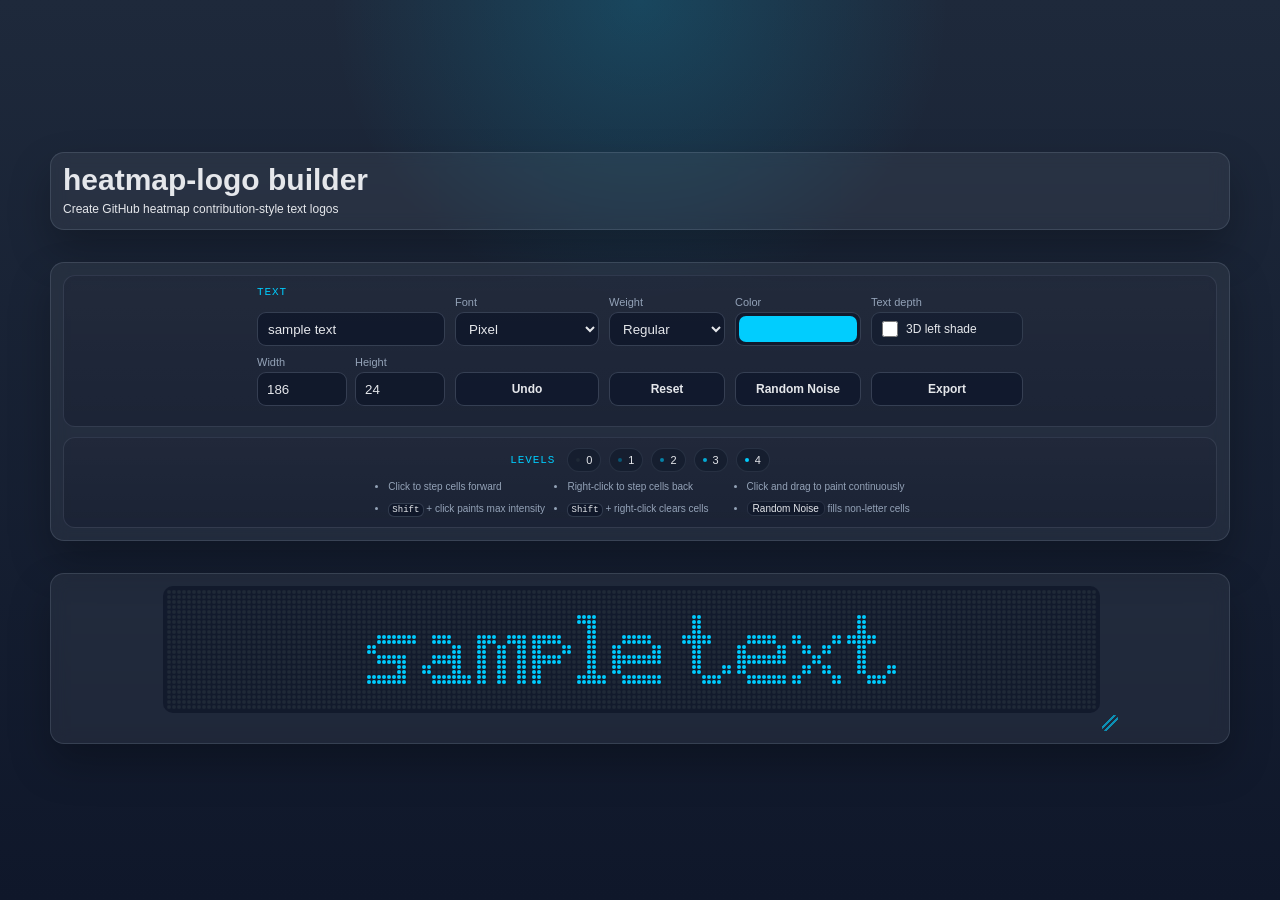
==== index.html @ e9438a90 "Refine heatmap builder UI and enable Pages" ====
<!doctype html>
<html lang="en">
  <head>
    <meta charset="utf-8" />
    <meta name="viewport" content="width=device-width, initial-scale=1" />
    <meta name="format-detection" content="telephone=no,email=no,address=no,date=no" />
    <title>heatmap-logo builder</title>
    <link rel="stylesheet" href="./styles.css" />
  </head>
  <body>
    <main class="app">
      <section class="panel intro-panel">
        <h1>heatmap-logo builder</h1>
        <p class="intro-copy">Create GitHub heatmap contribution-style text logos</p>
      </section>

      <section class="panel control-panel" aria-label="Editor controls">
        <section id="textForm" class="text-generator" aria-label="Text to heatmap generator">
          <div class="control-layout">
            <div class="control-card control-card-main">
              <div class="control-matrix" aria-label="Style and canvas controls">
                <label class="control-stack control-stack-text field-block" for="textInput">
                  <span class="section-label">Text</span>
                  <input
                    id="textInput"
                    class="text-input"
                    name="text"
                    type="text"
                    inputmode="text"
                    autocomplete="off"
                    spellcheck="false"
                    maxlength="32"
                    value="sample text"
                    placeholder="sample text"
                  />
                </label>
                <label class="case-select-wrap field-block" for="fontModeSelect">
                  <span class="case-select-label">Font</span>
                  <select id="fontModeSelect" class="case-select" name="fontMode">
                    <option value="pixel" selected>Pixel</option>
                    <option value="arial">Arial</option>
                    <option value="arial-black">Arial Black</option>
                    <option value="helvetica">Helvetica</option>
                    <option value="verdana">Verdana</option>
                    <option value="tahoma">Tahoma</option>
                    <option value="trebuchet">Trebuchet MS</option>
                    <option value="gill-sans">Gill Sans</option>
                    <option value="lucida-sans">Lucida Sans</option>
                    <option value="franklin-gothic">Franklin Gothic</option>
                    <option value="avenir-next">Avenir Next</option>
                    <option value="optima">Optima</option>
                    <option value="georgia">Georgia</option>
                    <option value="times">Times New Roman</option>
                    <option value="palatino">Palatino</option>
                    <option value="didot">Didot</option>
                    <option value="rockwell">Rockwell</option>
                    <option value="courier">Courier New</option>
                    <option value="impact">Impact</option>
                    <option value="racing-sans">Racing Sans One</option>
                    <option value="wide-latin">Wide Latin</option>
                    <option value="oswald">Oswald</option>
                    <option value="futura-condensed">Futura Condensed</option>
                    <option value="bank-gothic">Bank Gothic</option>
                    <option value="eurostile">Eurostile</option>
                    <option value="phosphate">Phosphate</option>
                    <option value="copperplate">Copperplate</option>
                    <option value="stencil">Stencil</option>
                    <option value="brush-script">Brush Script</option>
                    <option value="system-ui">System UI</option>
                  </select>
                </label>
                <label class="case-select-wrap field-block" for="weightModeSelect">
                  <span class="case-select-label">Weight</span>
                  <select id="weightModeSelect" class="case-select" name="weightMode">
                    <option value="regular" selected>Regular</option>
                    <option value="bold">Bold</option>
                  </select>
                </label>
                <label class="case-select-wrap field-block" for="accentColorInput">
                  <span class="case-select-label">Color</span>
                  <input id="accentColorInput" class="color-input" name="accentColor" type="color" value="#01cdfe" />
                </label>
                <label class="toggle-field field-block" for="threeDModeInput">
                  <span class="case-select-label">Text depth</span>
                  <span class="depth-toggle">
                    <input id="threeDModeInput" class="depth-toggle-input" name="threeDMode" type="checkbox" />
                    <span class="depth-toggle-copy">
                      <span class="depth-toggle-title">3D left shade</span>
                    </span>
                  </span>
                </label>
                <div class="canvas-field field-block" aria-label="Canvas size">
                  <div class="canvas-field-row">
                    <label class="size-input-wrap" for="gridWidthInput">
                      <span class="case-select-label">Width</span>
                      <input id="gridWidthInput" class="size-input" type="number" min="20" max="400" step="1" value="186" />
                    </label>
                    <label class="size-input-wrap" for="gridHeightInput">
                      <span class="case-select-label">Height</span>
                      <input id="gridHeightInput" class="size-input" type="number" min="8" max="120" step="1" value="24" />
                    </label>
                  </div>
                </div>
                <button id="undoButton" class="action-button field-action" type="button">Undo</button>
                <button id="resetButton" class="action-button field-action" type="button">Reset</button>
                <button id="randomNoiseButton" class="action-button field-action" type="button">Random Noise</button>
                <button id="exportButton" class="action-button action-button-primary field-action" type="button">Export</button>
              </div>
              <div class="status-row">
                <p id="paintStats" class="paint-stats" aria-live="polite" hidden></p>
                <p id="statusMessage" class="status-message" role="status" aria-live="polite"></p>
              </div>
            </div>
          </div>
        </section>

        <div class="control-footer">
          <div class="control-card legend-card">
            <div class="legend" aria-label="Contribution level legend">
              <p class="section-label legend-label">Levels</p>
              <div id="legendSwatches" class="legend-swatches"></div>
            </div>
            <ul class="help-list" aria-label="Editing instructions">
              <li>Click to step cells forward</li>
              <li>Right-click to step cells back</li>
              <li>Click and drag to paint continuously</li>
              <li><kbd>Shift</kbd> + click paints max intensity</li>
              <li><kbd>Shift</kbd> + right-click clears cells</li>
              <li><code>Random Noise</code> fills non-letter cells</li>
            </ul>
          </div>
        </div>
      </section>

      <section class="panel editor-panel" aria-label="Contribution heatmap editor">
        <div class="heatmap-frame">
          <div id="heatmapArea" class="heatmap-area">
            <div
              id="grid"
              class="grid"
              role="grid"
              aria-label="High-resolution contribution heatmap drawing grid"
            ></div>
            <button
              id="resizeHandle"
              class="resize-handle"
              type="button"
              aria-label="Resize grid by dragging"
              title="Drag to resize grid"
            ></button>
          </div>
        </div>
        <p id="gridValidationMessage" class="grid-validation-message" role="status" aria-live="polite"></p>
      </section>
    </main>

    <script src="./app.js"></script>
  </body>
</html>
---- styles.css ----
:root {
  --space-0: 0px;
  --space-1: 4px;
  --space-2: 6px;
  --space-3: 8px;
  --space-4: 10px;
  --space-5: 11px;
  --space-6: 12px;
  --space-7: 14px;
  --space-8: 18px;
  --panel-pad: 12px;
  --card-pad: 10px;
  --control-height: 34px;
  --control-radius: 9px;
  --section-gap: 10px;
  --label-gap: 4px;
  --bg: #0f172a;
  --bg-2: #111827;
  --card: rgba(255, 255, 255, 0.06);
  --text: #e5e7eb;
  --muted: #94a3b8;
  --accent: #01cdfe;
  --cell: 4px;
  --gap: 1px;
  --grid-pad-top: 4px;
  --grid-pad-right: 4px;
  --grid-pad-bottom: 4px;
  --grid-pad-left: 4px;
  --grid-cols: 186;
  --grid-rows: 24;
  --radius: 14px;
  --shadow: 0 20px 40px rgba(0, 0, 0, 0.25);
}

html {
  -webkit-text-size-adjust: 100%;
  text-size-adjust: 100%;
}

* {
  box-sizing: border-box;
}

body {
  margin: 0;
  min-height: 100vh;
  padding: 10px 12px 14px;
  display: grid;
  align-content: center;
  color: var(--text);
  background:
    radial-gradient(circle at top, rgba(1, 205, 254, 0.18), transparent 28%),
    linear-gradient(180deg, #1e293b 0%, #0f172a 100%);
  font-family: "Space Grotesk", "Avenir Next", "Segoe UI", sans-serif;
}

button,
kbd {
  font: inherit;
}

.app {
  width: min(100%, 1180px);
  margin: 0 auto;
  display: grid;
  gap: 32px;
}

.panel {
  background: var(--card);
  border: 1px solid rgba(148, 163, 184, 0.2);
  border-radius: var(--radius);
  box-shadow: var(--shadow);
  backdrop-filter: blur(8px);
}

.intro-panel,
.control-panel {
  padding: var(--panel-pad);
}

.editor-panel {
  padding: var(--panel-pad);
  overflow-x: auto;
  display: grid;
  align-content: center;
  gap: var(--section-gap);
}

.section-label,
.paint-stats,
.status-message,
kbd {
  font-family: "JetBrains Mono", "SFMono-Regular", "SF Mono", Consolas, "Liberation Mono", Menlo, monospace;
}

.section-label {
  margin: 0;
  color: var(--accent);
  text-transform: uppercase;
  letter-spacing: 0.08em;
  font-size: 11px;
}

h1 {
  margin: 0;
  font-size: clamp(22px, 3vw, 30px);
  line-height: 0.98;
}

.intro-copy {
  margin: 8px 0 0;
  max-width: none;
  color: var(--text);
  line-height: 1.25;
  font-size: 12px;
}

.toolbar {
  display: flex;
  flex-wrap: wrap;
  gap: var(--space-3);
  margin-top: var(--space-3);
}

.action-button {
  border: 1px solid rgba(148, 163, 184, 0.28);
  background: rgba(15, 23, 42, 0.72);
  color: var(--text);
  border-radius: 10px;
  padding: 8px 12px;
  cursor: pointer;
  transition: border-color 0.15s ease, transform 0.15s ease, background 0.15s ease;
}

.action-button:hover:not(:disabled),
.action-button:focus-visible:not(:disabled) {
  outline: none;
  transform: translateY(-1px);
  border-color: rgba(1, 205, 254, 0.8);
  background: rgba(15, 23, 42, 0.92);
}

.action-button:disabled {
  opacity: 0.45;
  cursor: not-allowed;
}

.action-button-primary {
  background: rgba(15, 23, 42, 0.72);
  border-color: rgba(148, 163, 184, 0.28);
}

.text-generator {
  display: grid;
  gap: var(--section-gap);
}

.control-layout {
  display: block;
}

.control-card {
  min-width: 0;
  padding: var(--card-pad);
  border: 1px solid rgba(148, 163, 184, 0.16);
  border-radius: 12px;
  background:
    linear-gradient(180deg, rgba(255, 255, 255, 0.04), rgba(255, 255, 255, 0.02)),
    rgba(15, 23, 42, 0.56);
}

.control-card .section-label {
  margin-bottom: var(--space-4);
}

.control-card-main {
  display: grid;
  gap: 10px;
}

.control-matrix {
  display: grid;
  grid-template-columns: 188px 144px 116px 126px 152px;
  gap: 10px;
  align-items: end;
  justify-content: center;
  margin-inline: auto;
  max-width: 100%;
}

.control-stack {
  display: grid;
  gap: var(--label-gap);
}

.control-stack-text {
  margin-bottom: 0;
}

.field-block {
  display: grid;
  align-content: start;
  gap: var(--label-gap);
  min-width: 0;
}

.toggle-field {
  align-self: end;
}

.legend-card {
  display: grid;
  gap: 8px;
  justify-items: center;
  text-align: center;
}

.legend {
  display: flex;
  align-items: center;
  justify-content: center;
  gap: 12px;
  flex-wrap: wrap;
}

.control-card .legend-label {
  margin-bottom: 0;
  align-self: center;
}

.text-input {
  width: 100%;
  min-width: 0;
  min-height: var(--control-height);
  border: 1px solid rgba(148, 163, 184, 0.28);
  border-radius: var(--control-radius);
  background: rgba(15, 23, 42, 0.78);
  color: var(--text);
  padding: 8px 10px;
}

.text-input:focus-visible {
  outline: none;
  border-color: rgba(1, 205, 254, 0.8);
  box-shadow: 0 0 0 3px rgba(1, 205, 254, 0.18);
}

.case-select-wrap {
  display: grid;
  gap: var(--label-gap);
  color: var(--text);
  min-width: 0;
}

.case-select-label {
  font-size: 11px;
  color: var(--muted);
}

.case-select {
  width: 100%;
  min-width: 0;
  min-height: var(--control-height);
  border: 1px solid rgba(148, 163, 184, 0.28);
  border-radius: var(--control-radius);
  background: rgba(15, 23, 42, 0.78);
  color: var(--text);
  padding: 7px 28px 7px 9px;
}

.case-select:focus-visible {
  outline: none;
  border-color: rgba(1, 205, 254, 0.8);
  box-shadow: 0 0 0 3px rgba(1, 205, 254, 0.18);
}

.color-input-wrap {
  min-width: 0;
}

.color-input {
  width: 100%;
  height: var(--control-height);
  padding: 3px;
  border: 1px solid rgba(148, 163, 184, 0.28);
  border-radius: var(--control-radius);
  background: rgba(15, 23, 42, 0.78);
  cursor: pointer;
}

.color-input::-webkit-color-swatch-wrapper {
  padding: 0;
}

.color-input::-webkit-color-swatch {
  border: 0;
  border-radius: 7px;
}

.color-input::-moz-color-swatch {
  border: 0;
  border-radius: 7px;
}

.color-input:focus-visible {
  outline: none;
  border-color: rgba(1, 205, 254, 0.8);
  box-shadow: 0 0 0 3px rgba(1, 205, 254, 0.18);
}

.depth-toggle {
  display: grid;
  grid-template-columns: 16px minmax(0, 1fr);
  align-items: center;
  gap: 8px;
  min-height: var(--control-height);
  height: var(--control-height);
  width: 100%;
  min-width: 0;
  padding: 7px 10px;
  border: 1px solid rgba(148, 163, 184, 0.22);
  border-radius: var(--control-radius);
  background: rgba(15, 23, 42, 0.46);
}

.canvas-field {
  align-self: end;
  gap: 0;
}

.canvas-field-row {
  display: grid;
  grid-template-columns: repeat(2, minmax(0, 1fr));
  gap: 8px;
}

.field-action {
  min-width: 0;
  width: 100%;
}

.depth-toggle-input {
  width: 16px;
  height: 16px;
  margin: 0;
  accent-color: var(--accent);
}

.depth-toggle-copy {
  display: grid;
  gap: 2px;
}

.depth-toggle-title {
  font-size: 12px;
  color: var(--text);
}

.size-input-wrap {
  display: grid;
  gap: var(--label-gap);
}

.size-input {
  width: 100%;
  min-height: var(--control-height);
  border: 1px solid rgba(148, 163, 184, 0.28);
  border-radius: var(--control-radius);
  background: rgba(15, 23, 42, 0.78);
  color: var(--text);
  padding: 7px 9px;
}

.size-input:focus-visible {
  outline: none;
  border-color: rgba(1, 205, 254, 0.8);
  box-shadow: 0 0 0 3px rgba(1, 205, 254, 0.18);
}

.control-footer {
  margin-top: 10px;
}

.control-footer .control-card {
  width: 100%;
  margin-top: 0;
}

.action-button {
  display: inline-flex;
  align-items: center;
  justify-content: center;
  min-height: var(--control-height);
  padding: 8px 10px;
  border-radius: var(--control-radius);
  font-size: 12px;
  font-weight: 600;
  white-space: nowrap;
}

.status-row {
  display: grid;
  grid-template-columns: 1fr;
  gap: 8px;
  align-items: center;
}

.paint-stats,
.status-message {
  margin: 0;
  color: var(--muted);
  font-size: 11px;
}

.status-message {
  min-height: 1em;
  text-align: right;
}

.paint-stats[hidden] {
  display: none;
}

.status-message:empty {
  display: none;
}

.legend-swatches {
  display: flex;
  flex-wrap: wrap;
  gap: var(--space-3);
  justify-content: center;
}

.legend-swatch {
  display: inline-flex;
  align-items: center;
  gap: var(--space-2);
  min-height: 24px;
  padding: 4px 8px;
  border-radius: 999px;
  background: rgba(15, 23, 42, 0.52);
  border: 1px solid rgba(148, 163, 184, 0.14);
  color: var(--text);
  font-size: 11px;
}

.legend-chip {
  width: var(--cell);
  height: var(--cell);
  border-radius: 3px;
  flex: 0 0 auto;
}

kbd {
  display: inline-flex;
  align-items: center;
  justify-content: center;
  min-width: 1.8em;
  padding: 0 0.35em;
  border-radius: 6px;
  border: 1px solid rgba(148, 163, 184, 0.25);
  background: rgba(15, 23, 42, 0.88);
  color: var(--text);
  font-size: 0.9em;
}

.help-list {
  display: grid;
  grid-template-columns: repeat(3, minmax(0, 1fr));
  gap: 8px 16px;
  margin: 0;
  padding-left: 18px;
  color: var(--muted);
  font-size: 10px;
  line-height: 1.35;
  text-align: left;
}

.help-list li {
  min-width: 0;
}

.help-list code {
  font: inherit;
  color: var(--text);
  background: rgba(15, 23, 42, 0.72);
  border: 1px solid rgba(148, 163, 184, 0.18);
  border-radius: 6px;
  padding: 1px 5px;
}

.heatmap-frame {
  position: relative;
  width: max-content;
  max-width: 100%;
  margin: 0 auto;
  padding-right: 18px;
  padding-bottom: 18px;
}

.heatmap-area {
  display: block;
  min-width: max-content;
}

.grid-validation-message {
  min-height: 1.35em;
  margin: 0 auto;
  width: max-content;
  max-width: 100%;
  color: #fca5a5;
  font-size: 12px;
  line-height: 1.35;
  text-align: center;
}

.grid-validation-message:empty {
  display: none;
}

.grid {
  width: max-content;
  display: grid;
  grid-template-columns: repeat(var(--grid-cols), var(--cell));
  grid-template-rows: repeat(var(--grid-rows), var(--cell));
  gap: var(--gap);
  padding: var(--grid-pad-top) var(--grid-pad-right) var(--grid-pad-bottom) var(--grid-pad-left);
  border-radius: 10px;
  background: rgba(15, 23, 42, 0.8);
  user-select: none;
  -webkit-user-select: none;
}

.resize-handle {
  position: absolute;
  right: 0;
  bottom: 0;
  width: 16px;
  height: 16px;
  padding: 0;
  border: 0;
  border-radius: 4px;
  background:
    linear-gradient(135deg, transparent 0 35%, rgba(1, 205, 254, 0.7) 35% 45%, transparent 45% 55%, rgba(1, 205, 254, 0.7) 55% 65%, transparent 65%);
  cursor: nwse-resize;
  opacity: 0.9;
}

.resize-handle:hover,
.resize-handle:focus-visible {
  outline: none;
  opacity: 1;
  filter: drop-shadow(0 0 8px rgba(1, 205, 254, 0.55));
}

.cell {
  width: var(--cell);
  height: var(--cell);
  border: 0;
  padding: 0;
  border-radius: 2px;
  background: #1f2937;
  cursor: crosshair;
  appearance: none;
  transition: box-shadow 0.15s ease, filter 0.15s ease, transform 0.15s ease;
  position: relative;
  touch-action: none;
}

.cell::before {
  content: "";
  position: absolute;
  inset: calc(var(--gap) / -2);
}

.cell:hover,
.cell:focus-visible {
  outline: none;
  box-shadow: 0 0 0 1px rgba(255, 255, 255, 0.95), 0 0 10px rgba(1, 205, 254, 0.72);
  filter: brightness(1.08);
}

.cell.is-drawing {
  transform: scale(0.96);
}

@media (max-width: 1080px) {
  .control-matrix {
    grid-template-columns: repeat(3, minmax(0, 176px));
    justify-content: center;
    margin-inline: auto;
  }

  .help-list {
    grid-template-columns: repeat(2, minmax(0, 1fr));
  }
}

@media (max-width: 880px) {
  .control-matrix {
    grid-template-columns: repeat(2, minmax(0, 168px));
    gap: 8px;
  }

  .status-row {
    grid-template-columns: 1fr;
  }

  .status-message {
    text-align: left;
  }
}

@media (max-width: 720px) {
  body {
    padding-inline: 10px;
  }

  .intro-panel,
  .control-panel,
  .editor-panel {
    padding: 10px;
  }

  .text-input {
    min-width: 0;
  }

  .control-matrix {
    grid-template-columns: repeat(2, minmax(0, 156px));
    justify-content: center;
  }

  .canvas-field-row {
    grid-template-columns: repeat(2, minmax(0, 1fr));
  }

  .legend {
    flex-direction: column;
    gap: 8px;
  }
}

@media (max-width: 520px) {
  .control-matrix {
    grid-template-columns: minmax(0, 236px);
  }

  .help-list {
    grid-template-columns: 1fr;
  }
}
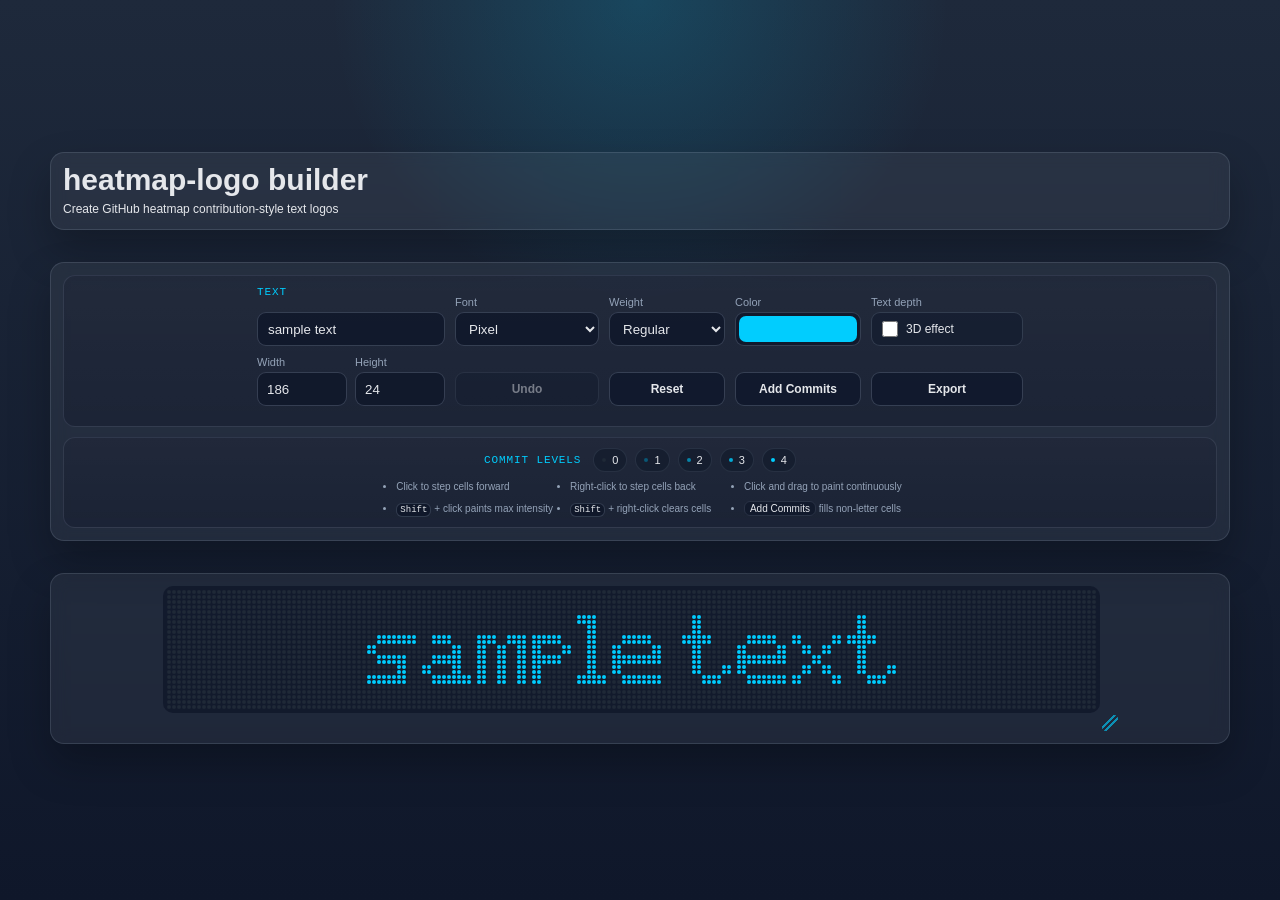
==== commit bbf7cde0: "Polish controls and reset behavior" ====
--- a/index.html
+++ b/index.html
@@ -85,7 +85,7 @@
                   <span class="depth-toggle">
                     <input id="threeDModeInput" class="depth-toggle-input" name="threeDMode" type="checkbox" />
                     <span class="depth-toggle-copy">
-                      <span class="depth-toggle-title">3D left shade</span>
+                      <span class="depth-toggle-title">3D effect</span>
                     </span>
                   </span>
                 </label>
@@ -101,9 +101,9 @@
                     </label>
                   </div>
                 </div>
-                <button id="undoButton" class="action-button field-action" type="button">Undo</button>
+                <button id="undoButton" class="action-button field-action" type="button" disabled>Undo</button>
                 <button id="resetButton" class="action-button field-action" type="button">Reset</button>
-                <button id="randomNoiseButton" class="action-button field-action" type="button">Random Noise</button>
+                <button id="randomNoiseButton" class="action-button field-action" type="button">Add Commits</button>
                 <button id="exportButton" class="action-button action-button-primary field-action" type="button">Export</button>
               </div>
               <div class="status-row">
@@ -117,7 +117,7 @@
         <div class="control-footer">
           <div class="control-card legend-card">
             <div class="legend" aria-label="Contribution level legend">
-              <p class="section-label legend-label">Levels</p>
+              <p class="section-label legend-label">Commit Levels</p>
               <div id="legendSwatches" class="legend-swatches"></div>
             </div>
             <ul class="help-list" aria-label="Editing instructions">
@@ -126,7 +126,7 @@
               <li>Click and drag to paint continuously</li>
               <li><kbd>Shift</kbd> + click paints max intensity</li>
               <li><kbd>Shift</kbd> + right-click clears cells</li>
-              <li><code>Random Noise</code> fills non-letter cells</li>
+              <li><code>Add Commits</code> fills non-letter cells</li>
             </ul>
           </div>
         </div>
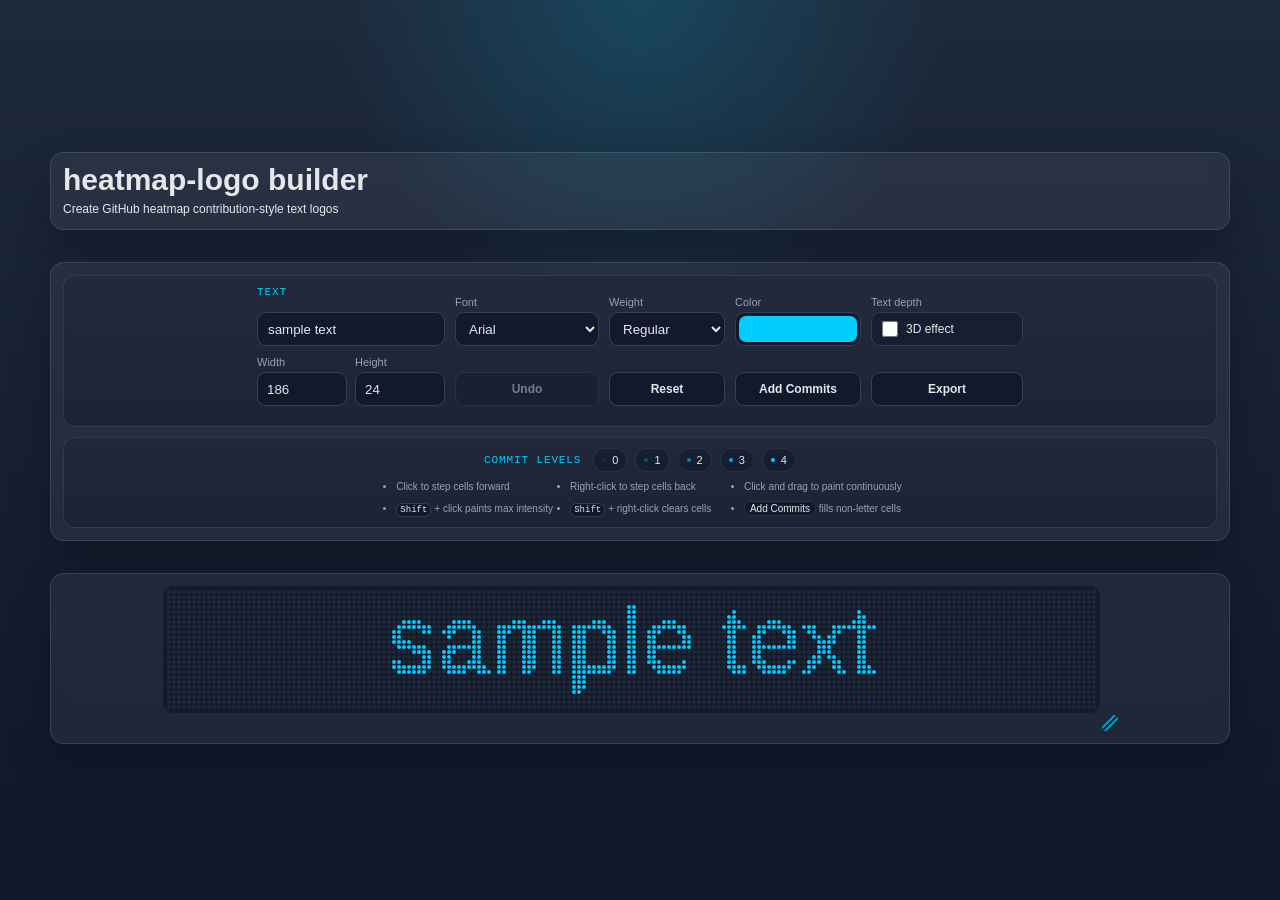
==== commit 2d876c5f: "Alphabetize font menu and update default" ====
--- a/index.html
+++ b/index.html
@@ -37,36 +37,36 @@
                 <label class="case-select-wrap field-block" for="fontModeSelect">
                   <span class="case-select-label">Font</span>
                   <select id="fontModeSelect" class="case-select" name="fontMode">
-                    <option value="pixel" selected>Pixel</option>
-                    <option value="arial">Arial</option>
+                    <option value="arial" selected>Arial</option>
                     <option value="arial-black">Arial Black</option>
+                    <option value="avenir-next">Avenir Next</option>
+                    <option value="bank-gothic">Bank Gothic</option>
+                    <option value="brush-script">Brush Script</option>
+                    <option value="copperplate">Copperplate</option>
+                    <option value="courier">Courier New</option>
+                    <option value="didot">Didot</option>
+                    <option value="eurostile">Eurostile</option>
+                    <option value="franklin-gothic">Franklin Gothic</option>
+                    <option value="futura-condensed">Futura Condensed</option>
+                    <option value="georgia">Georgia</option>
+                    <option value="gill-sans">Gill Sans</option>
                     <option value="helvetica">Helvetica</option>
+                    <option value="impact">Impact</option>
+                    <option value="lucida-sans">Lucida Sans</option>
+                    <option value="optima">Optima</option>
+                    <option value="oswald">Oswald</option>
+                    <option value="palatino">Palatino</option>
+                    <option value="phosphate">Phosphate</option>
+                    <option value="pixel">Pixel</option>
+                    <option value="racing-sans">Racing Sans One</option>
+                    <option value="rockwell">Rockwell</option>
+                    <option value="stencil">Stencil</option>
+                    <option value="system-ui">System UI</option>
+                    <option value="tahoma">Tahoma</option>
+                    <option value="times">Times New Roman</option>
+                    <option value="trebuchet">Trebuchet MS</option>
                     <option value="verdana">Verdana</option>
-                    <option value="tahoma">Tahoma</option>
-                    <option value="trebuchet">Trebuchet MS</option>
-                    <option value="gill-sans">Gill Sans</option>
-                    <option value="lucida-sans">Lucida Sans</option>
-                    <option value="franklin-gothic">Franklin Gothic</option>
-                    <option value="avenir-next">Avenir Next</option>
-                    <option value="optima">Optima</option>
-                    <option value="georgia">Georgia</option>
-                    <option value="times">Times New Roman</option>
-                    <option value="palatino">Palatino</option>
-                    <option value="didot">Didot</option>
-                    <option value="rockwell">Rockwell</option>
-                    <option value="courier">Courier New</option>
-                    <option value="impact">Impact</option>
-                    <option value="racing-sans">Racing Sans One</option>
                     <option value="wide-latin">Wide Latin</option>
-                    <option value="oswald">Oswald</option>
-                    <option value="futura-condensed">Futura Condensed</option>
-                    <option value="bank-gothic">Bank Gothic</option>
-                    <option value="eurostile">Eurostile</option>
-                    <option value="phosphate">Phosphate</option>
-                    <option value="copperplate">Copperplate</option>
-                    <option value="stencil">Stencil</option>
-                    <option value="brush-script">Brush Script</option>
-                    <option value="system-ui">System UI</option>
                   </select>
                 </label>
                 <label class="case-select-wrap field-block" for="weightModeSelect">
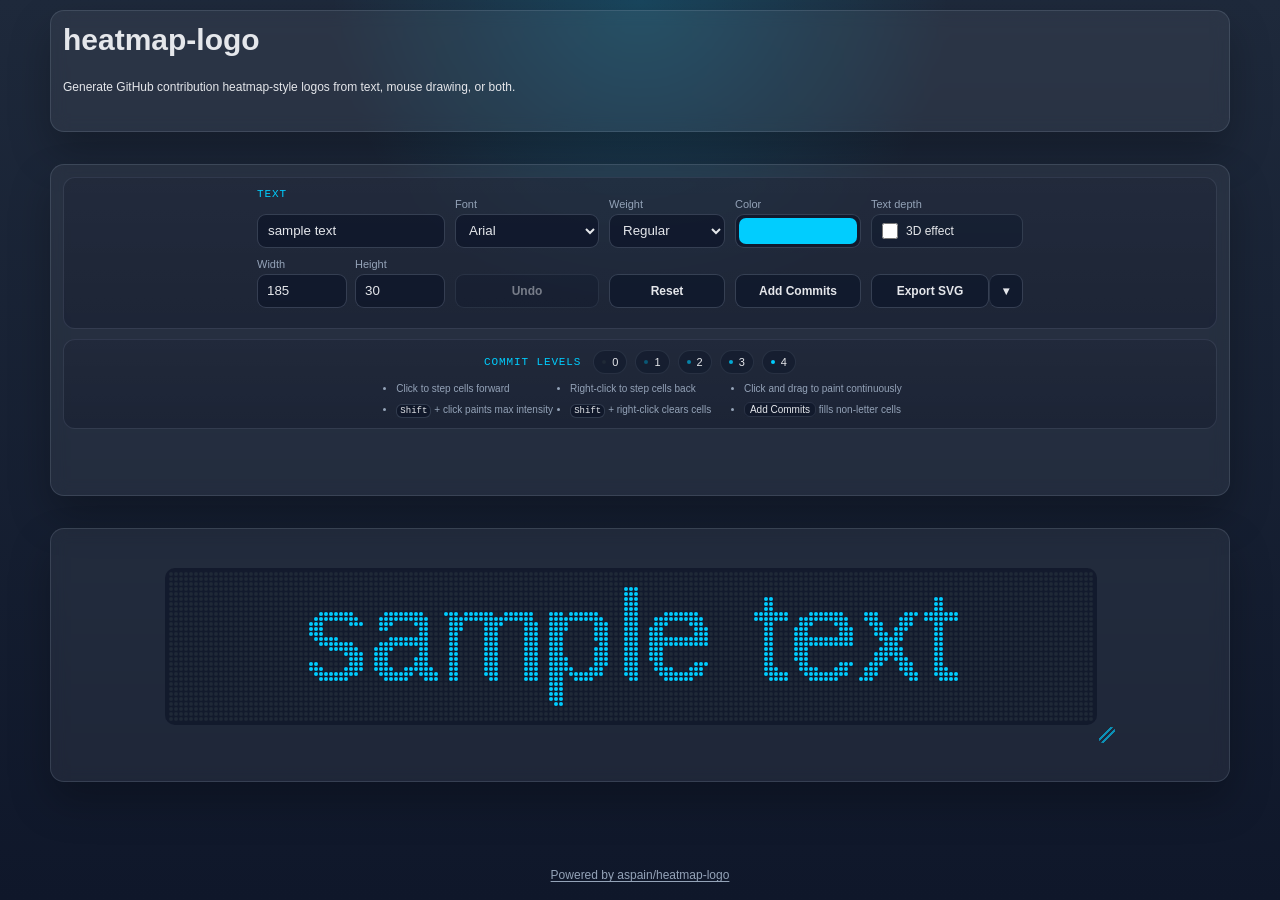
==== commit 4fb7bac1: "Refine heatmap logo builder exports and defaults" ====
--- a/index.html
+++ b/index.html
@@ -4,14 +4,14 @@
     <meta charset="utf-8" />
     <meta name="viewport" content="width=device-width, initial-scale=1" />
     <meta name="format-detection" content="telephone=no,email=no,address=no,date=no" />
-    <title>heatmap-logo builder</title>
+    <title>heatmap-logo</title>
     <link rel="stylesheet" href="./styles.css" />
   </head>
   <body>
     <main class="app">
       <section class="panel intro-panel">
-        <h1>heatmap-logo builder</h1>
-        <p class="intro-copy">Create GitHub heatmap contribution-style text logos</p>
+        <h1>heatmap-logo</h1>
+        <p class="intro-copy">Generate GitHub contribution heatmap-style logos from text, mouse drawing, or both.</p>
       </section>
 
       <section class="panel control-panel" aria-label="Editor controls">
@@ -93,18 +93,33 @@
                   <div class="canvas-field-row">
                     <label class="size-input-wrap" for="gridWidthInput">
                       <span class="case-select-label">Width</span>
-                      <input id="gridWidthInput" class="size-input" type="number" min="20" max="400" step="1" value="186" />
+                      <input id="gridWidthInput" class="size-input" type="number" min="20" max="400" step="1" value="185" />
                     </label>
                     <label class="size-input-wrap" for="gridHeightInput">
                       <span class="case-select-label">Height</span>
-                      <input id="gridHeightInput" class="size-input" type="number" min="8" max="120" step="1" value="24" />
+                      <input id="gridHeightInput" class="size-input" type="number" min="8" max="120" step="1" value="30" />
                     </label>
                   </div>
                 </div>
                 <button id="undoButton" class="action-button field-action" type="button" disabled>Undo</button>
                 <button id="resetButton" class="action-button field-action" type="button">Reset</button>
                 <button id="randomNoiseButton" class="action-button field-action" type="button">Add Commits</button>
-                <button id="exportButton" class="action-button action-button-primary field-action" type="button">Export</button>
+                <div id="exportSplit" class="export-split field-action">
+                  <button id="exportButton" class="action-button action-button-primary export-button-main" type="button">Export SVG</button>
+                  <button
+                    id="exportMenuButton"
+                    class="action-button action-button-primary export-button-toggle"
+                    type="button"
+                    aria-haspopup="menu"
+                    aria-expanded="false"
+                    aria-controls="exportMenu"
+                    aria-label="More export options"
+                  >&dtrif;</button>
+                  <div id="exportMenu" class="export-menu" role="menu" hidden>
+                    <button id="exportSvgButton" class="export-menu-item" type="button" role="menuitem">Export SVG</button>
+                    <button id="exportPngButton" class="export-menu-item" type="button" role="menuitem">Export PNG</button>
+                  </div>
+                </div>
               </div>
               <div class="status-row">
                 <p id="paintStats" class="paint-stats" aria-live="polite" hidden></p>
@@ -152,6 +167,15 @@
         </div>
         <p id="gridValidationMessage" class="grid-validation-message" role="status" aria-live="polite"></p>
       </section>
+
+      <footer class="app-footer">
+        <a
+          class="footer-link"
+          href="https://github.com/aspain/heatmap-logo"
+          target="_blank"
+          rel="noreferrer"
+        >Powered by aspain/heatmap-logo</a>
+      </footer>
     </main>
 
     <script src="./app.js"></script>
--- a/styles.css
+++ b/styles.css
@@ -26,8 +26,8 @@
   --grid-pad-right: 4px;
   --grid-pad-bottom: 4px;
   --grid-pad-left: 4px;
-  --grid-cols: 186;
-  --grid-rows: 24;
+  --grid-cols: 185;
+  --grid-rows: 30;
   --radius: 14px;
   --shadow: 0 20px 40px rgba(0, 0, 0, 0.25);
 }
@@ -62,8 +62,36 @@
 .app {
   width: min(100%, 1180px);
   margin: 0 auto;
+  min-height: calc(100vh - 24px);
   display: grid;
   gap: 32px;
+}
+
+.app-footer {
+  display: flex;
+  justify-content: center;
+  margin-top: auto;
+  padding-bottom: 4px;
+  text-align: center;
+}
+
+.footer-link {
+  font-family: "Space Grotesk", "Avenir Next", "Segoe UI", sans-serif;
+  color: var(--muted);
+  font-size: 12px;
+  text-decoration: underline;
+  text-underline-offset: 0.14em;
+  transition: color 0.15s ease, text-shadow 0.15s ease;
+}
+
+.footer-link:hover,
+.footer-link:focus-visible {
+  color: var(--accent);
+  text-shadow: 0 0 18px rgba(1, 205, 254, 0.22);
+}
+
+.footer-link:focus-visible {
+  outline: none;
 }
 
 .panel {
@@ -79,6 +107,13 @@
   padding: var(--panel-pad);
 }
 
+.intro-panel {
+  display: grid;
+  gap: 1px;
+  padding-top: 15px;
+  padding-bottom: 10px;
+}
+
 .editor-panel {
   padding: var(--panel-pad);
   overflow-x: auto;
@@ -105,14 +140,14 @@
 h1 {
   margin: 0;
   font-size: clamp(22px, 3vw, 30px);
-  line-height: 0.98;
+  line-height: 0.95;
 }
 
 .intro-copy {
-  margin: 8px 0 0;
+  margin: -1px 0 0;
   max-width: none;
   color: var(--text);
-  line-height: 1.25;
+  line-height: 1.06;
   font-size: 12px;
 }
 
@@ -338,6 +373,73 @@
 .field-action {
   min-width: 0;
   width: 100%;
+}
+
+.export-split {
+  position: relative;
+  display: grid;
+  grid-template-columns: minmax(0, 1fr) 34px;
+  align-items: stretch;
+}
+
+.export-button-main,
+.export-button-toggle {
+  width: 100%;
+}
+
+.export-button-main {
+  border-top-right-radius: 0;
+  border-bottom-right-radius: 0;
+}
+
+.export-button-toggle {
+  padding-inline: 0;
+  border-top-left-radius: 0;
+  border-bottom-left-radius: 0;
+  border-left-color: rgba(148, 163, 184, 0.18);
+  font-size: 11px;
+}
+
+.export-menu {
+  position: absolute;
+  right: 0;
+  top: calc(100% + 6px);
+  min-width: 132px;
+  display: grid;
+  gap: 4px;
+  padding: 6px;
+  border: 1px solid rgba(148, 163, 184, 0.24);
+  border-radius: 10px;
+  background:
+    linear-gradient(180deg, rgba(255, 255, 255, 0.04), rgba(255, 255, 255, 0.02)),
+    rgba(15, 23, 42, 0.96);
+  box-shadow: 0 18px 32px rgba(0, 0, 0, 0.28);
+  z-index: 20;
+}
+
+.export-menu[hidden] {
+  display: none;
+}
+
+.export-menu-item {
+  min-height: 30px;
+  border: 1px solid transparent;
+  border-radius: 8px;
+  background: transparent;
+  color: var(--text);
+  font: inherit;
+  font-size: 12px;
+  font-weight: 600;
+  text-align: left;
+  padding: 6px 10px;
+  cursor: pointer;
+}
+
+.export-menu-item:hover,
+.export-menu-item:focus-visible {
+  outline: none;
+  border-color: rgba(1, 205, 254, 0.36);
+  background: rgba(1, 205, 254, 0.08);
 }
 
 .depth-toggle-input {
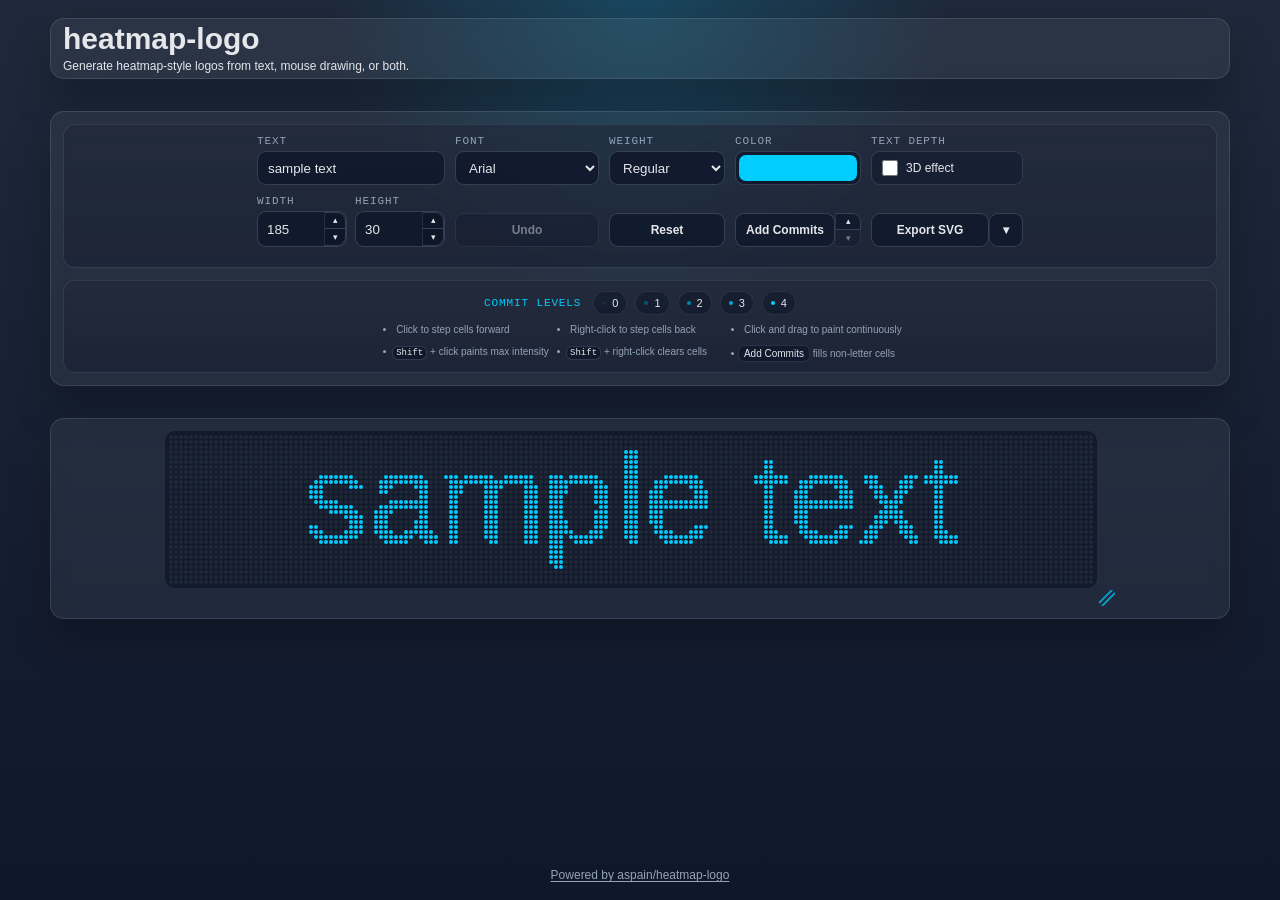
==== commit e696cea8: "Refine controls and mobile layout" ====
--- a/index.html
+++ b/index.html
@@ -4,14 +4,35 @@
     <meta charset="utf-8" />
     <meta name="viewport" content="width=device-width, initial-scale=1" />
     <meta name="format-detection" content="telephone=no,email=no,address=no,date=no" />
-    <title>heatmap-logo</title>
+    <title>heatmap-logo | GitHub Contribution-Style Text Logo Builder</title>
+    <meta
+      name="description"
+      content="Browser-based tool for creating GitHub contribution-style text logos with live editing, commit levels, 3D effects, and SVG export."
+    />
+    <meta name="robots" content="index,follow,max-image-preview:large" />
+    <link rel="canonical" href="https://adamspain.com/heatmap-logo/" />
+    <meta property="og:type" content="website" />
+    <meta property="og:url" content="https://adamspain.com/heatmap-logo/" />
+    <meta property="og:title" content="heatmap-logo | GitHub Contribution-Style Text Logo Builder" />
+    <meta
+      property="og:description"
+      content="Browser-based tool for creating GitHub contribution-style text logos with live editing, commit levels, 3D effects, and SVG export."
+    />
+    <meta property="og:image" content="https://adamspain.com/images/heatmap-logo-readme.png" />
+    <meta name="twitter:card" content="summary_large_image" />
+    <meta name="twitter:title" content="heatmap-logo | GitHub Contribution-Style Text Logo Builder" />
+    <meta
+      name="twitter:description"
+      content="Browser-based tool for creating GitHub contribution-style text logos with live editing, commit levels, 3D effects, and SVG export."
+    />
+    <meta name="twitter:image" content="https://adamspain.com/images/heatmap-logo-readme.png" />
     <link rel="stylesheet" href="./styles.css" />
   </head>
   <body>
     <main class="app">
       <section class="panel intro-panel">
         <h1>heatmap-logo</h1>
-        <p class="intro-copy">Generate GitHub contribution heatmap-style logos from text, mouse drawing, or both.</p>
+        <p class="intro-copy">Generate heatmap-style logos from text, mouse drawing, or both.</p>
       </section>
 
       <section class="panel control-panel" aria-label="Editor controls">
@@ -20,7 +41,7 @@
             <div class="control-card control-card-main">
               <div class="control-matrix" aria-label="Style and canvas controls">
                 <label class="control-stack control-stack-text field-block" for="textInput">
-                  <span class="section-label">Text</span>
+                  <span class="case-select-label">Text</span>
                   <input
                     id="textInput"
                     class="text-input"
@@ -93,17 +114,71 @@
                   <div class="canvas-field-row">
                     <label class="size-input-wrap" for="gridWidthInput">
                       <span class="case-select-label">Width</span>
-                      <input id="gridWidthInput" class="size-input" type="number" min="20" max="400" step="1" value="185" />
+                      <div class="size-input-shell">
+                        <input id="gridWidthInput" class="size-input" type="number" min="20" max="400" step="1" value="185" />
+                        <div class="size-stepper" role="group" aria-label="Adjust width">
+                          <button
+                            id="gridWidthIncreaseButton"
+                            class="noise-step-button size-step-button"
+                            type="button"
+                            aria-label="Increase width"
+                            title="Increase width"
+                          >&utrif;</button>
+                          <button
+                            id="gridWidthDecreaseButton"
+                            class="noise-step-button size-step-button"
+                            type="button"
+                            aria-label="Decrease width"
+                            title="Decrease width"
+                          >&dtrif;</button>
+                        </div>
+                      </div>
                     </label>
                     <label class="size-input-wrap" for="gridHeightInput">
                       <span class="case-select-label">Height</span>
-                      <input id="gridHeightInput" class="size-input" type="number" min="8" max="120" step="1" value="30" />
+                      <div class="size-input-shell">
+                        <input id="gridHeightInput" class="size-input" type="number" min="8" max="120" step="1" value="30" />
+                        <div class="size-stepper" role="group" aria-label="Adjust height">
+                          <button
+                            id="gridHeightIncreaseButton"
+                            class="noise-step-button size-step-button"
+                            type="button"
+                            aria-label="Increase height"
+                            title="Increase height"
+                          >&utrif;</button>
+                          <button
+                            id="gridHeightDecreaseButton"
+                            class="noise-step-button size-step-button"
+                            type="button"
+                            aria-label="Decrease height"
+                            title="Decrease height"
+                          >&dtrif;</button>
+                        </div>
+                      </div>
                     </label>
                   </div>
                 </div>
                 <button id="undoButton" class="action-button field-action" type="button" disabled>Undo</button>
                 <button id="resetButton" class="action-button field-action" type="button">Reset</button>
-                <button id="randomNoiseButton" class="action-button field-action" type="button">Add Commits</button>
+                <div id="randomNoiseSplit" class="noise-split field-action">
+                  <button id="randomNoiseButton" class="action-button noise-button-main" type="button">Add Commits</button>
+                  <div class="noise-stepper" role="group" aria-label="Adjust random commit amount">
+                    <button
+                      id="noiseIncreaseButton"
+                      class="noise-step-button"
+                      type="button"
+                      aria-label="Increase random commit amount"
+                      title="Increase random commit amount"
+                    >&utrif;</button>
+                    <button
+                      id="noiseDecreaseButton"
+                      class="noise-step-button"
+                      type="button"
+                      aria-label="Decrease random commit amount"
+                      title="Decrease random commit amount"
+                    >&dtrif;</button>
+                  </div>
+                </div>
                 <div id="exportSplit" class="export-split field-action">
                   <button id="exportButton" class="action-button action-button-primary export-button-main" type="button">Export SVG</button>
                   <button
--- a/styles.css
+++ b/styles.css
@@ -8,12 +8,19 @@
   --space-6: 12px;
   --space-7: 14px;
   --space-8: 18px;
-  --panel-pad: 12px;
-  --card-pad: 10px;
+  --page-pad-top: clamp(8px, 1.6vw, 10px);
+  --page-pad-inline: clamp(10px, 2.2vw, 12px);
+  --page-pad-bottom: clamp(10px, 2vw, 14px);
+  --app-gap: clamp(18px, 4vw, 32px);
+  --app-top-space: clamp(2px, 1vw, 8px);
+  --panel-pad: clamp(10px, 1.6vw, 12px);
+  --card-pad: clamp(8px, 1.4vw, 10px);
   --control-height: 34px;
   --control-radius: 9px;
-  --section-gap: 10px;
+  --section-gap: clamp(8px, 1.5vw, 10px);
   --label-gap: 4px;
+  --intro-pad-top: clamp(4px, 0.8vw, 6px);
+  --intro-pad-bottom: var(--intro-pad-top);
   --bg: #0f172a;
   --bg-2: #111827;
   --card: rgba(255, 255, 255, 0.06);
@@ -22,6 +29,7 @@
   --accent: #01cdfe;
   --cell: 4px;
   --gap: 1px;
+  --heatmap-preview-scale: 1;
   --grid-pad-top: 4px;
   --grid-pad-right: 4px;
   --grid-pad-bottom: 4px;
@@ -44,7 +52,7 @@
 body {
   margin: 0;
   min-height: 100vh;
-  padding: 10px 12px 14px;
+  padding: var(--page-pad-top) var(--page-pad-inline) var(--page-pad-bottom);
   display: grid;
   align-content: center;
   color: var(--text);
@@ -62,15 +70,17 @@
 .app {
   width: min(100%, 1180px);
   margin: 0 auto;
-  min-height: calc(100vh - 24px);
-  display: grid;
-  gap: 32px;
+  min-height: calc(100vh - var(--page-pad-top) - var(--page-pad-bottom));
+  display: grid;
+  grid-template-rows: auto auto auto 1fr auto;
+  gap: var(--app-gap);
+  padding-top: var(--app-top-space);
 }
 
 .app-footer {
   display: flex;
+  grid-row: 5;
   justify-content: center;
-  margin-top: auto;
   padding-bottom: 4px;
   text-align: center;
 }
@@ -107,11 +117,18 @@
   padding: var(--panel-pad);
 }
 
+.control-panel {
+  display: grid;
+  align-content: start;
+  gap: var(--panel-pad);
+  padding-bottom: var(--panel-pad);
+}
+
 .intro-panel {
   display: grid;
-  gap: 1px;
-  padding-top: 15px;
-  padding-bottom: 10px;
+  gap: var(--intro-pad-top);
+  padding-top: var(--intro-pad-top);
+  padding-bottom: var(--intro-pad-bottom);
 }
 
 .editor-panel {
@@ -119,6 +136,7 @@
   overflow-x: auto;
   display: grid;
   align-content: center;
+  justify-items: center;
   gap: var(--section-gap);
 }
 
@@ -144,7 +162,7 @@
 }
 
 .intro-copy {
-  margin: -1px 0 0;
+  margin: 0;
   max-width: none;
   color: var(--text);
   line-height: 1.06;
@@ -289,8 +307,11 @@
 }
 
 .case-select-label {
+  font-family: "JetBrains Mono", "SFMono-Regular", "SF Mono", Consolas, "Liberation Mono", Menlo, monospace;
   font-size: 11px;
   color: var(--muted);
+  text-transform: uppercase;
+  letter-spacing: 0.08em;
 }
 
 .case-select {
@@ -382,6 +403,62 @@
   align-items: stretch;
 }
 
+.noise-split {
+  display: grid;
+  grid-template-columns: minmax(0, 1fr) 26px;
+  align-items: stretch;
+}
+
+.noise-button-main {
+  display: inline-flex;
+  align-items: center;
+  justify-content: center;
+  border-top-right-radius: 0;
+  border-bottom-right-radius: 0;
+}
+
+.noise-stepper {
+  display: grid;
+  grid-template-rows: repeat(2, minmax(0, 1fr));
+}
+
+.noise-step-button {
+  position: relative;
+  z-index: 0;
+  padding: 0;
+  border: 1px solid rgba(148, 163, 184, 0.28);
+  border-left-color: rgba(148, 163, 184, 0.18);
+  background: rgba(15, 23, 42, 0.72);
+  color: var(--text);
+  cursor: pointer;
+  font: inherit;
+  font-size: 9px;
+  line-height: 1;
+  transition: border-color 0.15s ease, background 0.15s ease;
+}
+
+.noise-step-button:first-child {
+  border-top-right-radius: var(--control-radius);
+}
+
+.noise-step-button:last-child {
+  margin-top: -1px;
+  border-bottom-right-radius: var(--control-radius);
+}
+
+.noise-step-button:hover:not(:disabled),
+.noise-step-button:focus-visible:not(:disabled) {
+  z-index: 1;
+  outline: none;
+  border-color: rgba(1, 205, 254, 0.8);
+  background: rgba(15, 23, 42, 0.92);
+}
+
+.noise-step-button:disabled {
+  opacity: 0.45;
+  cursor: not-allowed;
+}
+
 .export-button-main,
 .export-button-toggle {
   width: 100%;
@@ -464,24 +541,63 @@
   gap: var(--label-gap);
 }
 
-.size-input {
-  width: 100%;
+.size-input-shell {
+  display: grid;
+  grid-template-columns: minmax(0, 1fr) 22px;
   min-height: var(--control-height);
   border: 1px solid rgba(148, 163, 184, 0.28);
   border-radius: var(--control-radius);
   background: rgba(15, 23, 42, 0.78);
-  color: var(--text);
-  padding: 7px 9px;
-}
-
-.size-input:focus-visible {
-  outline: none;
+  overflow: hidden;
+}
+
+.size-input-shell:focus-within {
   border-color: rgba(1, 205, 254, 0.8);
   box-shadow: 0 0 0 3px rgba(1, 205, 254, 0.18);
 }
 
+.size-input {
+  width: 100%;
+  min-height: var(--control-height);
+  border: 0;
+  border-radius: 0;
+  background: transparent;
+  color: var(--text);
+  padding: 7px 9px;
+  appearance: textfield;
+}
+
+.size-input:focus-visible {
+  outline: none;
+}
+
+.size-input::-webkit-outer-spin-button,
+.size-input::-webkit-inner-spin-button {
+  -webkit-appearance: none;
+  margin: 0;
+}
+
+.size-stepper {
+  display: grid;
+  grid-template-rows: repeat(2, minmax(0, 1fr));
+}
+
+.size-step-button {
+  border-left-color: rgba(148, 163, 184, 0.18);
+}
+
+.size-step-button:first-child {
+  border-top-right-radius: var(--control-radius);
+}
+
+.size-step-button:last-child {
+  margin-top: -1px;
+  border-bottom-right-radius: var(--control-radius);
+}
+
 .control-footer {
-  margin-top: 10px;
+  margin-top: 0;
+  margin-bottom: 0;
 }
 
 .control-footer .control-card {
@@ -585,12 +701,22 @@
 }
 
 .help-list code {
+  display: inline-flex;
+  align-items: center;
   font: inherit;
   color: var(--text);
   background: rgba(15, 23, 42, 0.72);
   border: 1px solid rgba(148, 163, 184, 0.18);
   border-radius: 6px;
   padding: 1px 5px;
+}
+
+.help-list li > kbd:first-child {
+  margin-left: calc(-0.35em - 1px);
+}
+
+.help-list li > code:first-child {
+  margin-left: -6px;
 }
 
 .heatmap-frame {
@@ -600,6 +726,7 @@
   margin: 0 auto;
   padding-right: 18px;
   padding-bottom: 18px;
+  zoom: var(--heatmap-preview-scale);
 }
 
 .heatmap-area {
@@ -717,13 +844,17 @@
 
 @media (max-width: 720px) {
   body {
-    padding-inline: 10px;
+    padding-inline: var(--page-pad-inline);
+  }
+
+  .app {
+    gap: var(--panel-pad);
   }
 
   .intro-panel,
   .control-panel,
   .editor-panel {
-    padding: 10px;
+    padding: var(--panel-pad);
   }
 
   .text-input {
@@ -731,8 +862,10 @@
   }
 
   .control-matrix {
-    grid-template-columns: repeat(2, minmax(0, 156px));
-    justify-content: center;
+    grid-template-columns: repeat(2, minmax(0, 1fr));
+    justify-content: stretch;
+    width: 100%;
+    gap: 8px;
   }
 
   .canvas-field-row {
@@ -747,10 +880,16 @@
 
 @media (max-width: 520px) {
   .control-matrix {
-    grid-template-columns: minmax(0, 236px);
+    grid-template-columns: repeat(2, minmax(0, 1fr));
+    gap: 6px;
+    width: 100%;
   }
 
   .help-list {
-    grid-template-columns: 1fr;
-  }
-}
+    grid-template-columns: repeat(2, minmax(0, 1fr));
+    gap: 6px 12px;
+    padding-left: 16px;
+    font-size: 9px;
+    line-height: 1.3;
+  }
+}
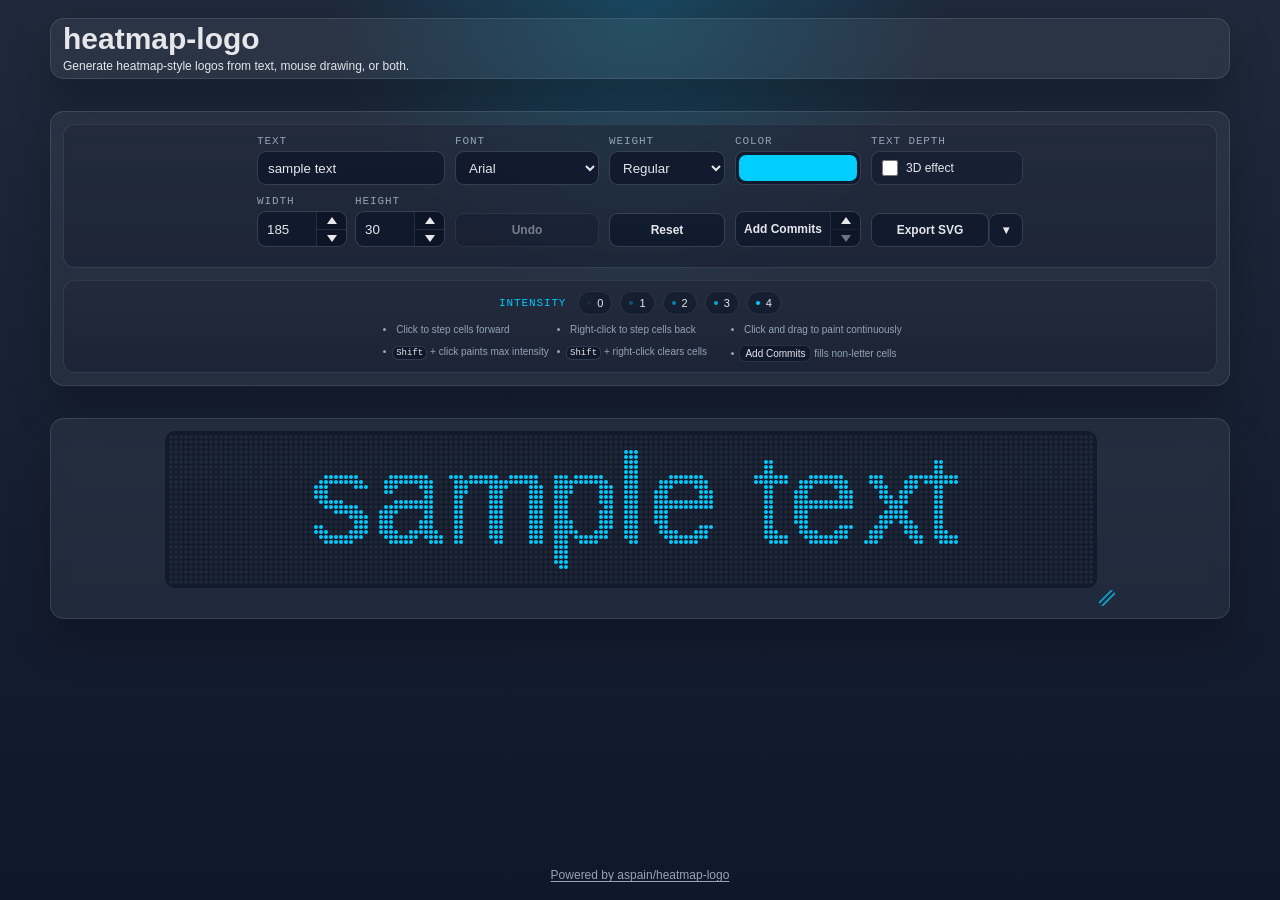
==== commit c75225f6: "Refine controls and text layout" ====
--- a/index.html
+++ b/index.html
@@ -123,14 +123,14 @@
                             type="button"
                             aria-label="Increase width"
                             title="Increase width"
-                          >&utrif;</button>
+                          ><span class="step-icon step-icon-up" aria-hidden="true"></span></button>
                           <button
                             id="gridWidthDecreaseButton"
                             class="noise-step-button size-step-button"
                             type="button"
                             aria-label="Decrease width"
                             title="Decrease width"
-                          >&dtrif;</button>
+                          ><span class="step-icon step-icon-down" aria-hidden="true"></span></button>
                         </div>
                       </div>
                     </label>
@@ -145,14 +145,14 @@
                             type="button"
                             aria-label="Increase height"
                             title="Increase height"
-                          >&utrif;</button>
+                          ><span class="step-icon step-icon-up" aria-hidden="true"></span></button>
                           <button
                             id="gridHeightDecreaseButton"
                             class="noise-step-button size-step-button"
                             type="button"
                             aria-label="Decrease height"
                             title="Decrease height"
-                          >&dtrif;</button>
+                          ><span class="step-icon step-icon-down" aria-hidden="true"></span></button>
                         </div>
                       </div>
                     </label>
@@ -169,14 +169,14 @@
                       type="button"
                       aria-label="Increase random commit amount"
                       title="Increase random commit amount"
-                    >&utrif;</button>
+                    ><span class="step-icon step-icon-up" aria-hidden="true"></span></button>
                     <button
                       id="noiseDecreaseButton"
                       class="noise-step-button"
                       type="button"
                       aria-label="Decrease random commit amount"
                       title="Decrease random commit amount"
-                    >&dtrif;</button>
+                    ><span class="step-icon step-icon-down" aria-hidden="true"></span></button>
                   </div>
                 </div>
                 <div id="exportSplit" class="export-split field-action">
@@ -207,7 +207,7 @@
         <div class="control-footer">
           <div class="control-card legend-card">
             <div class="legend" aria-label="Contribution level legend">
-              <p class="section-label legend-label">Commit Levels</p>
+              <p class="section-label legend-label">Intensity</p>
               <div id="legendSwatches" class="legend-swatches"></div>
             </div>
             <ul class="help-list" aria-label="Editing instructions">
--- a/styles.css
+++ b/styles.css
@@ -405,53 +405,89 @@
 
 .noise-split {
   display: grid;
-  grid-template-columns: minmax(0, 1fr) 26px;
+  grid-template-columns: minmax(0, 1fr) 30px;
   align-items: stretch;
+  min-height: var(--control-height);
+  border: 1px solid rgba(148, 163, 184, 0.28);
+  border-radius: var(--control-radius);
+  background: rgba(15, 23, 42, 0.72);
+  overflow: hidden;
 }
 
 .noise-button-main {
   display: inline-flex;
   align-items: center;
   justify-content: center;
-  border-top-right-radius: 0;
-  border-bottom-right-radius: 0;
+  width: 100%;
+  border: 0;
+  border-radius: 0;
+  border-top-left-radius: calc(var(--control-radius) - 1px);
+  border-bottom-left-radius: calc(var(--control-radius) - 1px);
+  background: transparent;
+}
+
+.noise-button-main:hover:not(:disabled),
+.noise-button-main:focus-visible:not(:disabled) {
+  outline: none;
+  transform: none;
+  background: rgba(255, 255, 255, 0.04);
+  box-shadow: inset 0 0 0 1px rgba(1, 205, 254, 0.8);
 }
 
 .noise-stepper {
   display: grid;
   grid-template-rows: repeat(2, minmax(0, 1fr));
+  border-left: 1px solid rgba(148, 163, 184, 0.18);
+  background: rgba(2, 8, 23, 0.26);
 }
 
 .noise-step-button {
-  position: relative;
-  z-index: 0;
   padding: 0;
-  border: 1px solid rgba(148, 163, 184, 0.28);
-  border-left-color: rgba(148, 163, 184, 0.18);
-  background: rgba(15, 23, 42, 0.72);
+  border: 0;
+  background: transparent;
   color: var(--text);
   cursor: pointer;
   font: inherit;
-  font-size: 9px;
-  line-height: 1;
-  transition: border-color 0.15s ease, background 0.15s ease;
-}
-
-.noise-step-button:first-child {
-  border-top-right-radius: var(--control-radius);
-}
-
-.noise-step-button:last-child {
-  margin-top: -1px;
-  border-bottom-right-radius: var(--control-radius);
+  font-size: 0;
+  line-height: 0;
+  transition: background 0.15s ease;
+  display: grid;
+  place-items: center;
+}
+
+.noise-step-button + .noise-step-button {
+  border-top: 1px solid rgba(148, 163, 184, 0.18);
+}
+
+.noise-stepper .noise-step-button:first-child {
+  border-top-right-radius: calc(var(--control-radius) - 1px);
+}
+
+.noise-stepper .noise-step-button:last-child {
+  border-bottom-right-radius: calc(var(--control-radius) - 1px);
+}
+
+.step-icon {
+  display: block;
+  width: 0;
+  height: 0;
+  border-left: 5px solid transparent;
+  border-right: 5px solid transparent;
+}
+
+.step-icon-up {
+  border-bottom: 7px solid currentColor;
+}
+
+.step-icon-down {
+  border-top: 7px solid currentColor;
 }
 
 .noise-step-button:hover:not(:disabled),
 .noise-step-button:focus-visible:not(:disabled) {
-  z-index: 1;
-  outline: none;
-  border-color: rgba(1, 205, 254, 0.8);
-  background: rgba(15, 23, 42, 0.92);
+  outline: none;
+  background: rgba(255, 255, 255, 0.05);
+  box-shadow: inset 0 0 0 1px rgba(1, 205, 254, 0.8);
 }
 
 .noise-step-button:disabled {
@@ -543,7 +579,7 @@
 
 .size-input-shell {
   display: grid;
-  grid-template-columns: minmax(0, 1fr) 22px;
+  grid-template-columns: minmax(0, 1fr) 30px;
   min-height: var(--control-height);
   border: 1px solid rgba(148, 163, 184, 0.28);
   border-radius: var(--control-radius);
@@ -580,19 +616,20 @@
 .size-stepper {
   display: grid;
   grid-template-rows: repeat(2, minmax(0, 1fr));
+  border-left: 1px solid rgba(148, 163, 184, 0.18);
+  background: rgba(2, 8, 23, 0.26);
 }
 
 .size-step-button {
-  border-left-color: rgba(148, 163, 184, 0.18);
-}
-
-.size-step-button:first-child {
-  border-top-right-radius: var(--control-radius);
-}
-
-.size-step-button:last-child {
-  margin-top: -1px;
-  border-bottom-right-radius: var(--control-radius);
+  min-height: 0;
+}
+
+.size-stepper .size-step-button:first-child {
+  border-top-right-radius: calc(var(--control-radius) - 1px);
+}
+
+.size-stepper .size-step-button:last-child {
+  border-bottom-right-radius: calc(var(--control-radius) - 1px);
 }
 
 .control-footer {
@@ -716,7 +753,7 @@
 }
 
 .help-list li > code:first-child {
-  margin-left: -6px;
+  margin-left: calc(-0.35em - 1px);
 }
 
 .heatmap-frame {
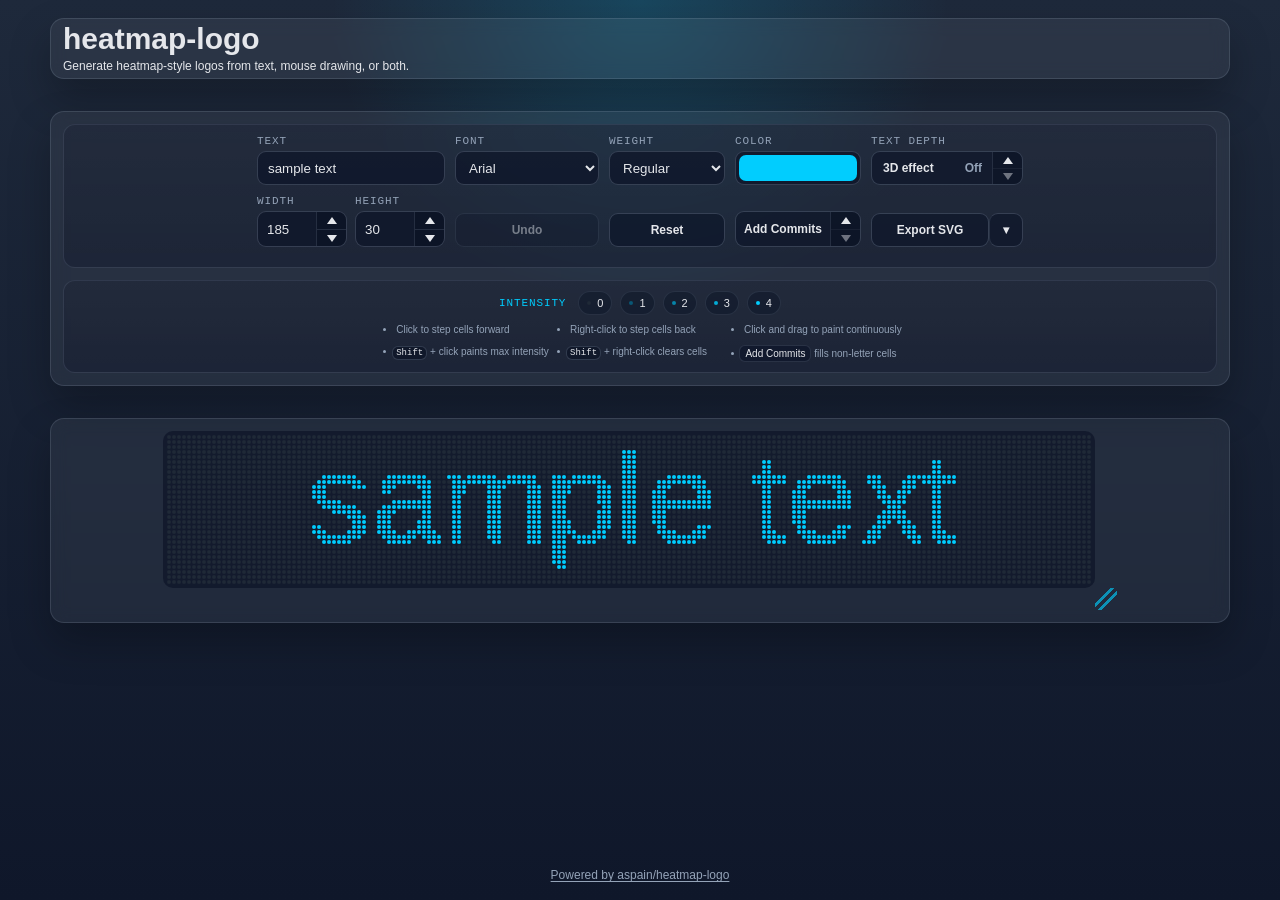
==== commit b2b4f49d: "Refine depth controls and mobile resize" ====
--- a/index.html
+++ b/index.html
@@ -101,15 +101,31 @@
                   <span class="case-select-label">Color</span>
                   <input id="accentColorInput" class="color-input" name="accentColor" type="color" value="#01cdfe" />
                 </label>
-                <label class="toggle-field field-block" for="threeDModeInput">
+                <div class="toggle-field field-block">
                   <span class="case-select-label">Text depth</span>
-                  <span class="depth-toggle">
-                    <input id="threeDModeInput" class="depth-toggle-input" name="threeDMode" type="checkbox" />
+                  <div id="depthControl" class="depth-toggle" role="group" aria-label="Adjust 3D text depth">
                     <span class="depth-toggle-copy">
                       <span class="depth-toggle-title">3D effect</span>
+                      <span id="depthStatusText" class="depth-toggle-value">Off</span>
                     </span>
-                  </span>
-                </label>
+                    <div class="depth-toggle-stepper size-stepper" role="group" aria-label="Adjust 3D depth">
+                      <button
+                        id="depthIncreaseButton"
+                        class="noise-step-button size-step-button"
+                        type="button"
+                        aria-label="Increase 3D depth"
+                        title="Increase 3D depth"
+                      ><span class="step-icon step-icon-up" aria-hidden="true"></span></button>
+                      <button
+                        id="depthDecreaseButton"
+                        class="noise-step-button size-step-button"
+                        type="button"
+                        aria-label="Decrease 3D depth"
+                        title="Decrease 3D depth"
+                      ><span class="step-icon step-icon-down" aria-hidden="true"></span></button>
+                    </div>
+                  </div>
+                </div>
                 <div class="canvas-field field-block" aria-label="Canvas size">
                   <div class="canvas-field-row">
                     <label class="size-input-wrap" for="gridWidthInput">
--- a/styles.css
+++ b/styles.css
@@ -367,17 +367,16 @@
 
 .depth-toggle {
   display: grid;
-  grid-template-columns: 16px minmax(0, 1fr);
-  align-items: center;
-  gap: 8px;
+  grid-template-columns: minmax(0, 1fr) 30px;
+  align-items: stretch;
   min-height: var(--control-height);
   height: var(--control-height);
   width: 100%;
   min-width: 0;
-  padding: 7px 10px;
-  border: 1px solid rgba(148, 163, 184, 0.22);
+  border: 1px solid rgba(148, 163, 184, 0.28);
   border-radius: var(--control-radius);
-  background: rgba(15, 23, 42, 0.46);
+  background: rgba(15, 23, 42, 0.72);
+  overflow: hidden;
 }
 
 .canvas-field {
@@ -555,21 +554,36 @@
   background: rgba(1, 205, 254, 0.08);
 }
 
-.depth-toggle-input {
-  width: 16px;
-  height: 16px;
-  margin: 0;
-  accent-color: var(--accent);
-}
-
 .depth-toggle-copy {
-  display: grid;
-  gap: 2px;
+  display: flex;
+  align-items: center;
+  justify-content: space-between;
+  gap: 10px;
+  min-width: 0;
+  padding: 5px 10px 5px 11px;
+  font: inherit;
+  font-size: 12px;
+  font-weight: 600;
 }
 
 .depth-toggle-title {
-  font-size: 12px;
-  color: var(--text);
+  color: var(--text);
+  min-width: 0;
+}
+
+.depth-toggle-value {
+  font: inherit;
+  color: var(--accent);
+  white-space: nowrap;
+  flex: 0 0 auto;
+}
+
+.depth-toggle-value.is-off {
+  color: var(--muted);
+}
+
+.depth-toggle-stepper {
+  border-left: 1px solid rgba(148, 163, 184, 0.18);
 }
 
 .size-input-wrap {
@@ -590,6 +604,10 @@
 .size-input-shell:focus-within {
   border-color: rgba(1, 205, 254, 0.8);
   box-shadow: 0 0 0 3px rgba(1, 205, 254, 0.18);
+}
+
+.size-input-shell[aria-disabled="true"] {
+  opacity: 0.55;
 }
 
 .size-input {
@@ -761,8 +779,8 @@
   width: max-content;
   max-width: 100%;
   margin: 0 auto;
-  padding-right: 18px;
-  padding-bottom: 18px;
+  padding-right: 22px;
+  padding-bottom: 22px;
   zoom: var(--heatmap-preview-scale);
 }
 
@@ -803,8 +821,8 @@
   position: absolute;
   right: 0;
   bottom: 0;
-  width: 16px;
-  height: 16px;
+  width: 22px;
+  height: 22px;
   padding: 0;
   border: 0;
   border-radius: 4px;
@@ -812,6 +830,8 @@
     linear-gradient(135deg, transparent 0 35%, rgba(1, 205, 254, 0.7) 35% 45%, transparent 45% 55%, rgba(1, 205, 254, 0.7) 55% 65%, transparent 65%);
   cursor: nwse-resize;
   opacity: 0.9;
+  touch-action: none;
+  -webkit-tap-highlight-color: transparent;
 }
 
 .resize-handle:hover,
@@ -819,6 +839,12 @@
   outline: none;
   opacity: 1;
   filter: drop-shadow(0 0 8px rgba(1, 205, 254, 0.55));
+}
+
+.resize-handle::before {
+  content: "";
+  position: absolute;
+  inset: -8px;
 }
 
 .cell {
@@ -913,6 +939,21 @@
     flex-direction: column;
     gap: 8px;
   }
+
+  .heatmap-frame {
+    padding-right: 30px;
+    padding-bottom: 30px;
+  }
+
+  .resize-handle {
+    width: 28px;
+    height: 28px;
+    border-radius: 6px;
+  }
+
+  .resize-handle::before {
+    inset: -10px;
+  }
 }
 
 @media (max-width: 520px) {
